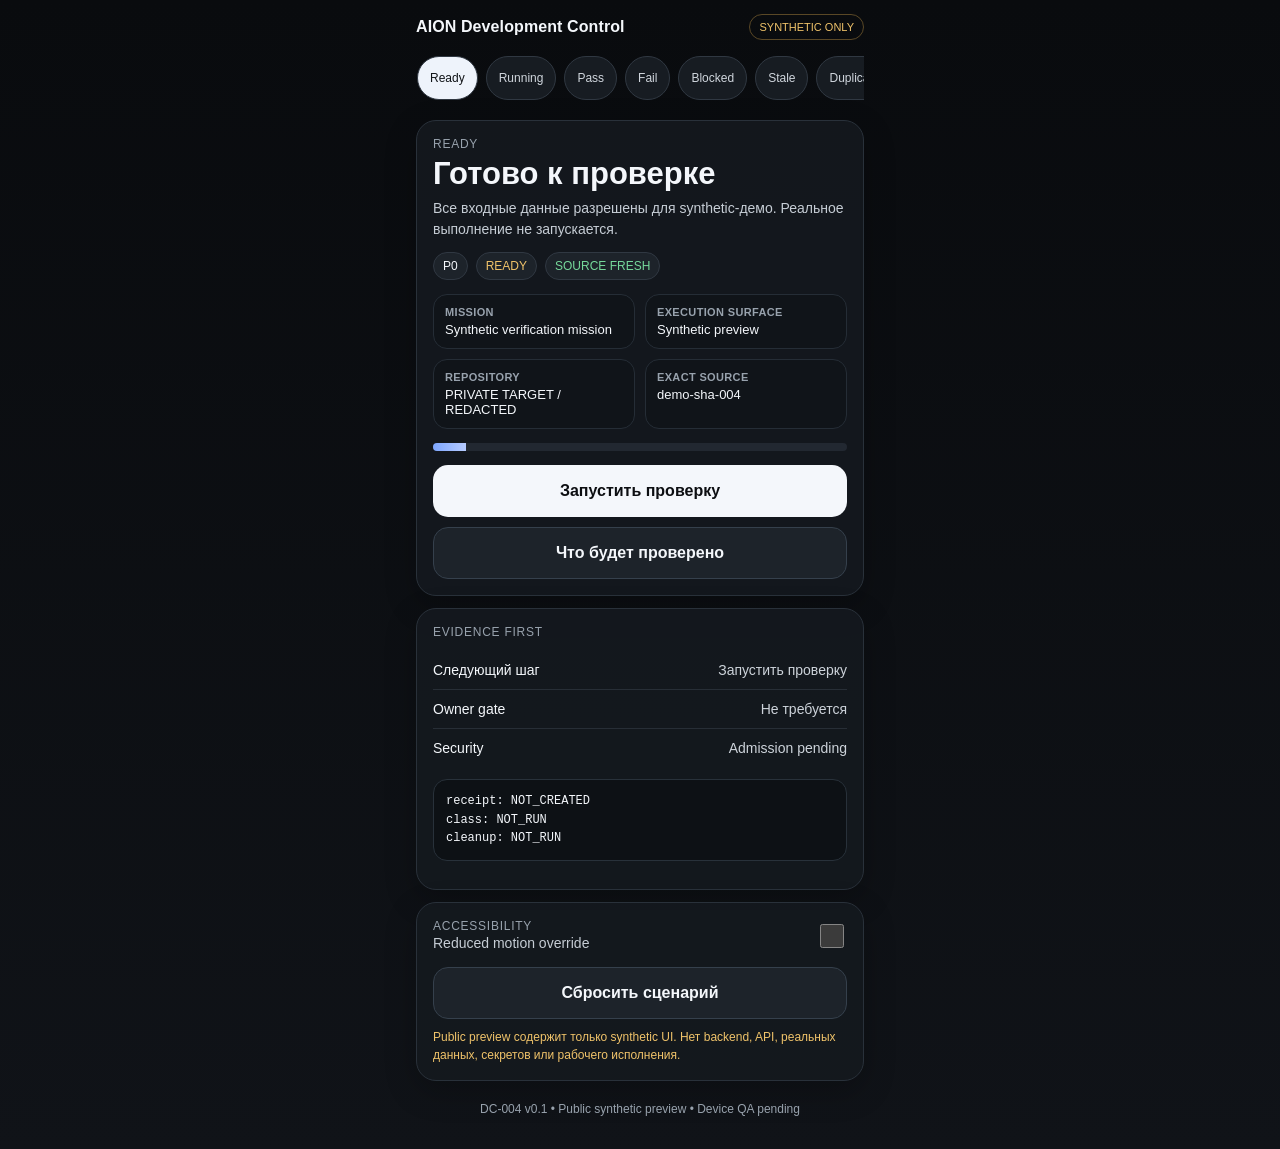
==== dc-004/index.html @ b60725df "feat(dc-004): publish isolated synthetic mobile preview" ====
<!doctype html>
<html lang="ru">
<head>
<meta charset="utf-8" />
<meta name="viewport" content="width=device-width,initial-scale=1,viewport-fit=cover" />
<meta name="robots" content="noindex,nofollow,noarchive" />
<meta name="theme-color" content="#0b0d10" />
<title>AION DC-004 — Synthetic Mobile Owner Control</title>
<style>
:root{color-scheme:dark;--bg:#0b0d10;--panel:#14181d;--panel2:#101419;--muted:#98a2ad;--text:#f4f7fb;--line:#29313a;--ok:#76d99b;--warn:#f0c36a;--bad:#ff9090;--accent:#8fb2ff;--r:20px}
*{box-sizing:border-box}html{background:var(--bg)}body{margin:0;min-height:100svh;background:linear-gradient(180deg,#090b0e,#101318);color:var(--text);font-family:-apple-system,BlinkMacSystemFont,"SF Pro Text","Segoe UI",sans-serif;-webkit-text-size-adjust:100%}.app{max-width:480px;margin:0 auto;padding:calc(env(safe-area-inset-top) + 14px) 16px calc(env(safe-area-inset-bottom) + 30px)}
.top{display:flex;justify-content:space-between;align-items:center;gap:12px;margin-bottom:14px}.brand{font-weight:800;letter-spacing:.1px}.tag{font-size:11px;color:var(--warn);border:1px solid #5a4826;border-radius:999px;padding:6px 9px;white-space:nowrap}.card{background:rgba(20,24,29,.97);border:1px solid var(--line);border-radius:var(--r);padding:16px;margin:12px 0;box-shadow:0 10px 32px rgba(0,0,0,.23)}
.kicker{font-size:12px;color:var(--muted);text-transform:uppercase;letter-spacing:.75px}.title{font-size:clamp(25px,7vw,31px);line-height:1.08;font-weight:850;margin:6px 0 8px}.sub{color:#c6cdd5;line-height:1.48;font-size:14px}.row{display:flex;gap:8px;align-items:center;flex-wrap:wrap}.pill{font-size:12px;border-radius:999px;padding:6px 9px;background:#1d232a;border:1px solid #303842}.pill.ok{color:var(--ok)}.pill.bad{color:var(--bad)}.pill.warn{color:var(--warn)}
.meta{display:grid;grid-template-columns:1fr 1fr;gap:10px;margin-top:14px}.meta div{background:var(--panel2);border:1px solid #252d36;border-radius:14px;padding:11px;min-width:0}.meta b{display:block;font-size:11px;color:var(--muted);margin-bottom:4px;text-transform:uppercase;letter-spacing:.35px}.meta span{display:block;font-size:13px;overflow-wrap:anywhere}.actions{display:grid;gap:10px;margin-top:14px}.btn{width:100%;min-height:52px;border:0;border-radius:15px;font-weight:800;font-size:16px;padding:12px 14px;cursor:pointer;-webkit-tap-highlight-color:transparent}.btn:focus-visible,.switcher button:focus-visible,input:focus-visible{outline:3px solid var(--accent);outline-offset:3px}.primary{background:#f4f7fb;color:#0c0e11}.secondary{background:#1d232a;color:var(--text);border:1px solid #35404c}.danger{background:#2a1719;color:#ffc0c0;border:1px solid #603237}.btn:disabled{opacity:.48;cursor:not-allowed}
.progress{height:8px;background:#222831;border-radius:999px;overflow:hidden;margin-top:14px}.bar{height:100%;background:linear-gradient(90deg,#7ea7ff,#b6cbff);width:8%;transition:width .28s ease}.list{display:grid;gap:0;margin-top:12px}.item{display:flex;justify-content:space-between;gap:12px;padding:11px 0;border-bottom:1px solid #272e36;font-size:14px}.item:last-child{border-bottom:0}.item span:last-child{color:#cdd3da;text-align:right;overflow-wrap:anywhere}.evidence{font-family:ui-monospace,SFMono-Regular,Menlo,monospace;font-size:12px;background:#0d1115;border:1px solid #28313a;border-radius:14px;padding:12px;line-height:1.55;white-space:pre-wrap;overflow-wrap:anywhere}.switcher{display:flex;gap:8px;overflow-x:auto;padding:2px 1px 8px;scrollbar-width:none;-webkit-overflow-scrolling:touch}.switcher::-webkit-scrollbar{display:none}.switcher button{min-height:44px;white-space:nowrap;background:#171c22;color:#d0d6dd;border:1px solid #303842;border-radius:999px;padding:9px 12px;font-size:12px}.switcher button.active{background:#eef3fb;color:#101317}.foot{font-size:12px;color:var(--muted);text-align:center;line-height:1.45;margin-top:20px}.toggle{display:flex;justify-content:space-between;align-items:center;gap:12px}.toggle input{width:24px;height:24px}.note{font-size:12px;color:var(--warn);margin-top:10px;line-height:1.45}
@media (max-width:370px){.meta{grid-template-columns:1fr}.app{padding-left:12px;padding-right:12px}.tag{font-size:10px}}
@media (orientation:landscape) and (max-height:500px){.app{max-width:760px}.meta{grid-template-columns:repeat(4,1fr)}.title{font-size:24px}.card{padding:14px}.actions{grid-template-columns:1fr 1fr}}
@media (prefers-reduced-motion:reduce){*{scroll-behavior:auto!important;transition:none!important;animation:none!important}}
</style>
</head>
<body>
<main class="app">
  <header class="top"><div class="brand">AION Development Control</div><div class="tag">SYNTHETIC ONLY</div></header>
  <nav class="switcher" id="switcher" aria-label="Синтетические сценарии"></nav>

  <section class="card" aria-labelledby="stateTitle">
    <div class="kicker" id="kicker">READY</div>
    <h1 class="title" id="stateTitle">Готово к проверке</h1>
    <div class="sub" id="subtitle">Детерминированный прототип. Реальный runner, CRM и приватные репозитории не вызываются.</div>
    <div class="row" style="margin-top:12px"><span class="pill" id="profile">P0</span><span class="pill" id="statusPill" aria-live="polite">READY</span><span class="pill ok" id="freshPill">SOURCE FRESH</span></div>
    <div class="meta">
      <div><b>Mission</b><span id="mission">Synthetic verification mission</span></div>
      <div><b>Execution surface</b><span id="surface">Synthetic preview</span></div>
      <div><b>Repository</b><span id="repository">PRIVATE TARGET / REDACTED</span></div>
      <div><b>Exact source</b><span id="sha">demo-sha-004</span></div>
    </div>
    <div class="progress" aria-label="Прогресс сценария"><div class="bar" id="bar"></div></div>
    <div class="actions" id="actions"></div>
  </section>

  <section class="card" aria-labelledby="evidenceTitle">
    <div class="kicker" id="evidenceTitle">Evidence first</div>
    <div class="list" id="facts"></div>
    <pre class="evidence" id="receipt" aria-live="polite">receipt: NOT_CREATED
class: NOT_RUN
cleanup: NOT_RUN</pre>
  </section>

  <section class="card">
    <div class="toggle"><div><div class="kicker">Accessibility</div><div class="sub">Reduced motion override</div></div><input id="reduced" type="checkbox" aria-label="Включить режим без анимации" /></div>
    <div class="actions"><button class="btn secondary" id="reset" type="button">Сбросить сценарий</button></div>
    <div class="note">Public preview содержит только synthetic UI. Нет backend, API, реальных данных, секретов или рабочего исполнения.</div>
  </section>
  <footer class="foot">DC-004 v0.1 • Public synthetic preview • Device QA pending</footer>
</main>
<script>
const scenarios={
 READY:{label:'Ready',k:'READY',t:'Готово к проверке',s:'Все входные данные разрешены для synthetic-демо. Реальное выполнение не запускается.',profile:'P0',status:'READY',fresh:'SOURCE FRESH',bar:8,receipt:'receipt: NOT_CREATED\nclass: NOT_RUN\ncleanup: NOT_RUN',facts:[['Следующий шаг','Запустить проверку'],['Owner gate','Не требуется'],['Security','Admission pending']],actions:[['Запустить проверку','primary','RUNNING'],['Что будет проверено','secondary','READY']]},
 RUNNING:{label:'Running',k:'RUNNING',t:'Проверка выполняется',s:'Показываем состояние и Evidence identity, но не поток терминала.',profile:'P0',status:'RUNNING',fresh:'SOURCE FRESH',bar:52,receipt:'execution: DC004-DEMO-001\nclass: SYNTHETIC_EXECUTED\ncurrent_gate: source_manifest\ncleanup: PENDING',facts:[['Текущий gate','Source manifest'],['Execution ID','DC004-DEMO-001'],['Время','00:41']],actions:[['Обновить статус','primary','PASS'],['Остановить','danger','STOPPED']]},
 PASS:{label:'Pass',k:'PASS',t:'Проверка пройдена',s:'Успех показывается только вместе с exact source, Evidence и cleanup.',profile:'P0',status:'PASS',fresh:'SOURCE FRESH',bar:100,receipt:'receipt: DC004-R-001\nclass: SYNTHETIC_EXECUTED\nexact_source: demo-sha-004\ncleanup: PASS\nclaims_allowed: synthetic UX state only',facts:[['Exact source','demo-sha-004'],['Cleanup','PASS'],['Evidence','DC004-R-001']],actions:[['Открыть доказательства','primary','PASS'],['Следующий безопасный шаг','secondary','READY']]},
 FAIL:{label:'Fail',k:'FAIL',t:'Найдена проблема',s:'Первым показывается первый материальный сбой, а не длинный необработанный лог.',profile:'P0',status:'FAIL',fresh:'SOURCE FRESH',bar:68,receipt:'receipt: DC004-R-002\nclass: SYNTHETIC_EXECUTED\nfirst_failure: source_manifest_stale\ncleanup: PASS\nblind_retry: BLOCKED',facts:[['Где','Source manifest'],['Причина','Stale provenance'],['Retry','Нужна root-cause decision']],actions:[['Открыть доказательства','primary','FAIL'],['Retry заблокирован','secondary','FAIL']]},
 BLOCKED:{label:'Blocked',k:'BLOCKED',t:'Проверка заблокирована',s:'Среда недоступна до product execution — это не ошибка исходного кода.',profile:'P0',status:'BLOCKED',fresh:'SOURCE FRESH',bar:18,receipt:'receipt: DC004-R-003\nclass: ENVIRONMENT_BLOCKED\nproduct_execution: NOT_RUN\ncleanup: PASS',facts:[['Причина','Runner unavailable'],['Product code','NOT RUN'],['Next','Восстановить среду']],actions:[['Проверить среду','primary','READY']]},
 STALE:{label:'Stale',k:'STALE',t:'Результат относится к другой версии',s:'Старый PASS не переносится на новый exact source.',profile:'CORE',status:'BLOCKED',fresh:'STALE SOURCE',bar:0,receipt:'receipt: DC004-R-OLD\nreceipt_source: demo-sha-003\ncurrent_source: demo-sha-004\nclaim_current_pass: FORBIDDEN',facts:[['Receipt source','demo-sha-003'],['Current source','demo-sha-004'],['Действие','Freshness required']],actions:[['Обновить источник','primary','READY']]},
 DUPLICATE:{label:'Duplicate tap',k:'IDEMPOTENT',t:'Проверка уже запущена',s:'Повторный тап привязан к существующему execution ID.',profile:'P0',status:'RUNNING',fresh:'SOURCE FRESH',bar:44,receipt:'execution: DC004-DEMO-001\nduplicate_request: ATTACHED\nnew_expensive_run: NO',facts:[['Первый запрос','Принят'],['Повторный запрос','Attached'],['Execution ID','DC004-DEMO-001']],actions:[['Статус','primary','RUNNING']]},
 CLEANUP:{label:'Cleanup fail',k:'PARTIAL',t:'Проверено не всё',s:'Проверки прошли, но cleanup не доказан — PASS запрещён.',profile:'P0',status:'PARTIAL',fresh:'SOURCE FRESH',bar:94,receipt:'receipt: DC004-R-004\ngates: PASS\ncleanup: FAIL\nfinal_pass: FORBIDDEN',facts:[['Gates','PASS'],['Cleanup','FAIL'],['Verdict','PARTIAL']],actions:[['Выполнить cleanup','primary','PASS']]},
 OWNER:{label:'Owner gate',k:'OWNER GATE',t:'Нужно решение владельца',s:'Чувствительное действие не исполняется без явного подтверждения.',profile:'P0',status:'BLOCKED',fresh:'SOURCE FRESH',bar:28,receipt:'proposal: bounded sensitive action\nowner_gate: REQUIRED\nauto_execute: NO',facts:[['Действие','Bounded gate'],['Обратимость','Ограниченная'],['Статус','WAITING_OWNER']],actions:[['Подтвердить','primary','RUNNING'],['Отклонить','secondary','BLOCKED']]},
 PHYSICAL:{label:'Physical',k:'PHYSICAL_REQUIRED',t:'Нужна проверка на реальном устройстве',s:'Симуляция не может доказать iPhone / Safari / PWA claim.',profile:'PHYSICAL_REQUIRED',status:'BLOCKED',fresh:'SOURCE FRESH',bar:72,receipt:'class: BROWSER_SIMULATED\nphysical_device: NOT_RUN\nclaim_physical_pass: FORBIDDEN',facts:[['Уже проверено','Browser simulated'],['Не проверено','Physical iPhone'],['Next','Physical QA']],actions:[['Открыть план QA','primary','PHYSICAL']]},
 REDACTION:{label:'Redaction',k:'SECURITY BLOCK',t:'Экспорт Evidence заблокирован',s:'Безопасность выше удобства: потенциально чувствительный артефакт не показывается.',profile:'CORE',status:'BLOCKED',fresh:'SOURCE FRESH',bar:83,receipt:'redaction: FAIL\nartifact_export: BLOCKED\nraw_payload: HIDDEN',facts:[['Redaction','FAIL'],['Export','BLOCKED'],['Raw data','HIDDEN']],actions:[['Повторить redaction','primary','REDACTION']]},
 STOPPED:{label:'Stop',k:'CANCELLED',t:'Проверка остановлена',s:'STOP сохраняет частичное Evidence и запускает cleanup. Это не успех.',profile:'P0',status:'CANCELLED',fresh:'SOURCE FRESH',bar:41,receipt:'execution: DC004-DEMO-005\nstatus: CANCELLED\npartial_evidence: PRESERVED\ncleanup: PASS',facts:[['Partial Evidence','Preserved'],['Cleanup','PASS'],['PASS claim','FORBIDDEN']],actions:[['Вернуться к готовности','primary','READY']]}
};
let current='READY';
const $=id=>document.getElementById(id);
function setCurrent(next){current=next;render();window.scrollTo({top:0,behavior:document.documentElement.dataset.reduced==='1'?'auto':'smooth'});}
function render(){const x=scenarios[current];$('kicker').textContent=x.k;$('stateTitle').textContent=x.t;$('subtitle').textContent=x.s;$('profile').textContent=x.profile;$('statusPill').textContent=x.status;$('freshPill').textContent=x.fresh;$('bar').style.width=x.bar+'%';$('receipt').textContent=x.receipt;$('facts').innerHTML=x.facts.map(v=>`<div class="item"><span>${v[0]}</span><span>${v[1]}</span></div>`).join('');$('actions').innerHTML='';x.actions.forEach(a=>{const b=document.createElement('button');b.type='button';b.className='btn '+a[1];b.textContent=a[0];b.setAttribute('aria-label',a[0]);b.onclick=()=>setCurrent(a[2]);$('actions').appendChild(b)});document.querySelectorAll('#switcher button').forEach(b=>{const active=b.dataset.key===current;b.classList.toggle('active',active);b.setAttribute('aria-current',active?'true':'false')});const bad=['FAIL','BLOCKED','PARTIAL','CANCELLED'].includes(x.status);$('statusPill').className='pill '+(x.status==='PASS'?'ok':bad?'bad':'warn');$('freshPill').className='pill '+(x.fresh.includes('STALE')?'bad':'ok')}
Object.entries(scenarios).forEach(([k,v])=>{const b=document.createElement('button');b.type='button';b.textContent=v.label;b.dataset.key=k;b.onclick=()=>setCurrent(k);$('switcher').appendChild(b)});
$('reset').onclick=()=>setCurrent('READY');$('reduced').onchange=e=>{document.documentElement.dataset.reduced=e.target.checked?'1':'0';document.documentElement.style.scrollBehavior=e.target.checked?'auto':'smooth'};render();
</script>
</body>
</html>
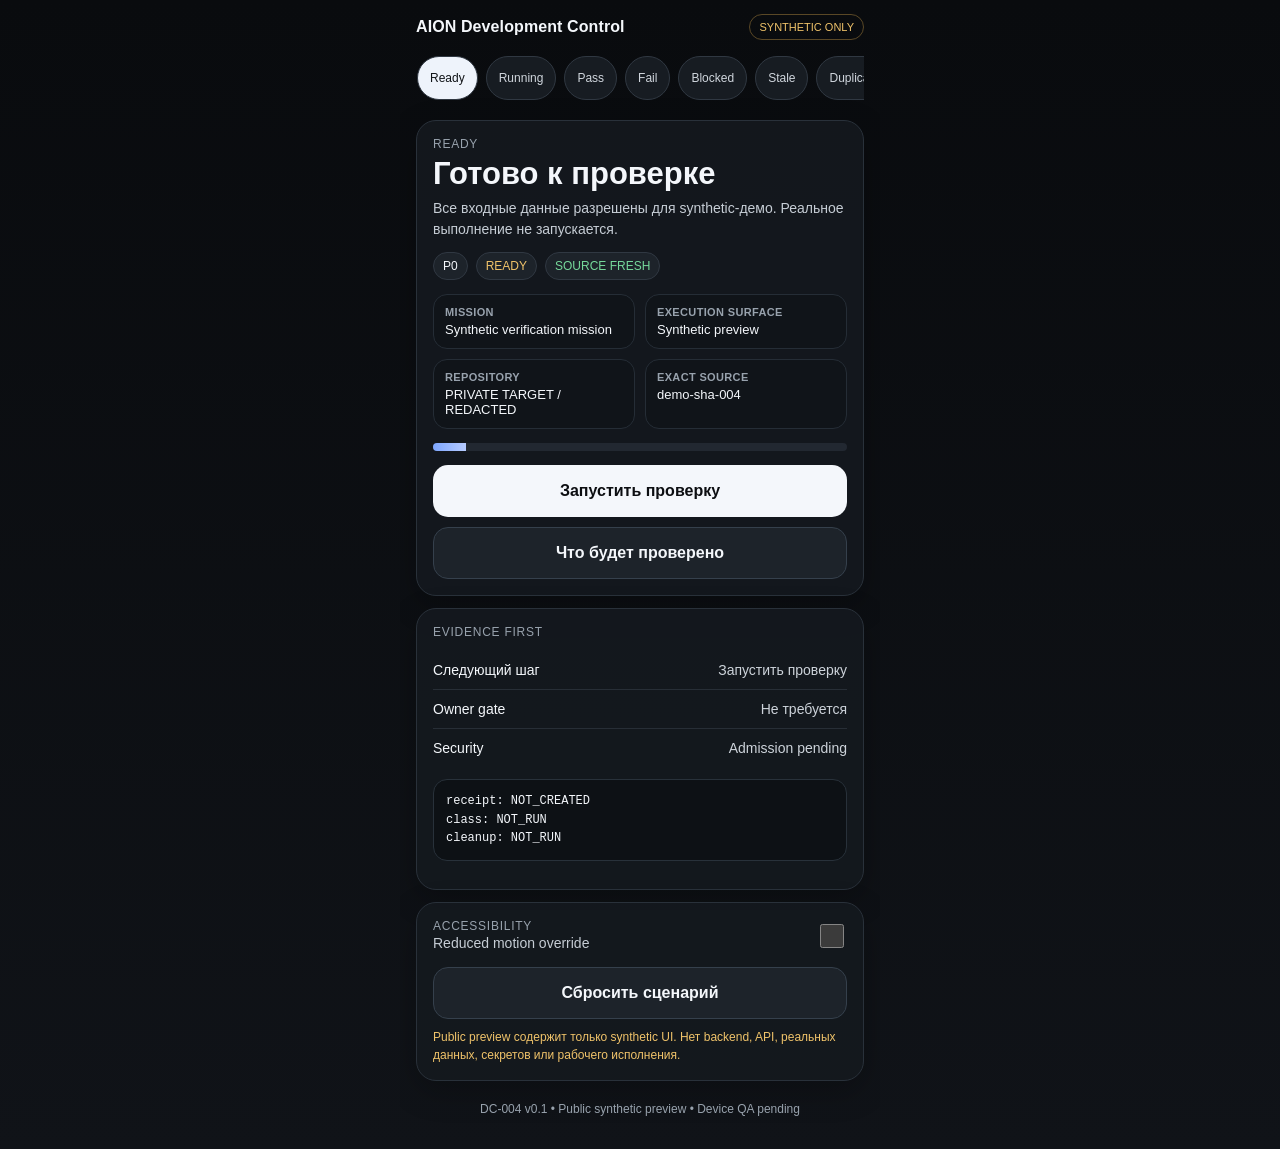
==== commit 6d6eb4a4: "fix(dc-004): contain Safari text scaling without horizontal overflow" ====
--- a/dc-004/index.html
+++ b/dc-004/index.html
@@ -8,13 +8,13 @@
 <title>AION DC-004 — Synthetic Mobile Owner Control</title>
 <style>
 :root{color-scheme:dark;--bg:#0b0d10;--panel:#14181d;--panel2:#101419;--muted:#98a2ad;--text:#f4f7fb;--line:#29313a;--ok:#76d99b;--warn:#f0c36a;--bad:#ff9090;--accent:#8fb2ff;--r:20px}
-*{box-sizing:border-box}html{background:var(--bg)}body{margin:0;min-height:100svh;background:linear-gradient(180deg,#090b0e,#101318);color:var(--text);font-family:-apple-system,BlinkMacSystemFont,"SF Pro Text","Segoe UI",sans-serif;-webkit-text-size-adjust:100%}.app{max-width:480px;margin:0 auto;padding:calc(env(safe-area-inset-top) + 14px) 16px calc(env(safe-area-inset-bottom) + 30px)}
-.top{display:flex;justify-content:space-between;align-items:center;gap:12px;margin-bottom:14px}.brand{font-weight:800;letter-spacing:.1px}.tag{font-size:11px;color:var(--warn);border:1px solid #5a4826;border-radius:999px;padding:6px 9px;white-space:nowrap}.card{background:rgba(20,24,29,.97);border:1px solid var(--line);border-radius:var(--r);padding:16px;margin:12px 0;box-shadow:0 10px 32px rgba(0,0,0,.23)}
-.kicker{font-size:12px;color:var(--muted);text-transform:uppercase;letter-spacing:.75px}.title{font-size:clamp(25px,7vw,31px);line-height:1.08;font-weight:850;margin:6px 0 8px}.sub{color:#c6cdd5;line-height:1.48;font-size:14px}.row{display:flex;gap:8px;align-items:center;flex-wrap:wrap}.pill{font-size:12px;border-radius:999px;padding:6px 9px;background:#1d232a;border:1px solid #303842}.pill.ok{color:var(--ok)}.pill.bad{color:var(--bad)}.pill.warn{color:var(--warn)}
-.meta{display:grid;grid-template-columns:1fr 1fr;gap:10px;margin-top:14px}.meta div{background:var(--panel2);border:1px solid #252d36;border-radius:14px;padding:11px;min-width:0}.meta b{display:block;font-size:11px;color:var(--muted);margin-bottom:4px;text-transform:uppercase;letter-spacing:.35px}.meta span{display:block;font-size:13px;overflow-wrap:anywhere}.actions{display:grid;gap:10px;margin-top:14px}.btn{width:100%;min-height:52px;border:0;border-radius:15px;font-weight:800;font-size:16px;padding:12px 14px;cursor:pointer;-webkit-tap-highlight-color:transparent}.btn:focus-visible,.switcher button:focus-visible,input:focus-visible{outline:3px solid var(--accent);outline-offset:3px}.primary{background:#f4f7fb;color:#0c0e11}.secondary{background:#1d232a;color:var(--text);border:1px solid #35404c}.danger{background:#2a1719;color:#ffc0c0;border:1px solid #603237}.btn:disabled{opacity:.48;cursor:not-allowed}
-.progress{height:8px;background:#222831;border-radius:999px;overflow:hidden;margin-top:14px}.bar{height:100%;background:linear-gradient(90deg,#7ea7ff,#b6cbff);width:8%;transition:width .28s ease}.list{display:grid;gap:0;margin-top:12px}.item{display:flex;justify-content:space-between;gap:12px;padding:11px 0;border-bottom:1px solid #272e36;font-size:14px}.item:last-child{border-bottom:0}.item span:last-child{color:#cdd3da;text-align:right;overflow-wrap:anywhere}.evidence{font-family:ui-monospace,SFMono-Regular,Menlo,monospace;font-size:12px;background:#0d1115;border:1px solid #28313a;border-radius:14px;padding:12px;line-height:1.55;white-space:pre-wrap;overflow-wrap:anywhere}.switcher{display:flex;gap:8px;overflow-x:auto;padding:2px 1px 8px;scrollbar-width:none;-webkit-overflow-scrolling:touch}.switcher::-webkit-scrollbar{display:none}.switcher button{min-height:44px;white-space:nowrap;background:#171c22;color:#d0d6dd;border:1px solid #303842;border-radius:999px;padding:9px 12px;font-size:12px}.switcher button.active{background:#eef3fb;color:#101317}.foot{font-size:12px;color:var(--muted);text-align:center;line-height:1.45;margin-top:20px}.toggle{display:flex;justify-content:space-between;align-items:center;gap:12px}.toggle input{width:24px;height:24px}.note{font-size:12px;color:var(--warn);margin-top:10px;line-height:1.45}
-@media (max-width:370px){.meta{grid-template-columns:1fr}.app{padding-left:12px;padding-right:12px}.tag{font-size:10px}}
-@media (orientation:landscape) and (max-height:500px){.app{max-width:760px}.meta{grid-template-columns:repeat(4,1fr)}.title{font-size:24px}.card{padding:14px}.actions{grid-template-columns:1fr 1fr}}
+*{box-sizing:border-box;min-width:0}html{background:var(--bg);overflow-x:hidden}body{margin:0;min-height:100svh;overflow-x:hidden;background:linear-gradient(180deg,#090b0e,#101318);color:var(--text);font-family:-apple-system,BlinkMacSystemFont,"SF Pro Text","Segoe UI",sans-serif;-webkit-text-size-adjust:100%}.app{width:100%;max-width:480px;min-width:0;margin:0 auto;overflow-x:clip;padding:calc(env(safe-area-inset-top) + 14px) 16px calc(env(safe-area-inset-bottom) + 30px)}
+.top{display:flex;justify-content:space-between;align-items:center;gap:12px;margin-bottom:14px}.brand{font-weight:800;letter-spacing:.1px;overflow-wrap:anywhere}.tag{font-size:11px;color:var(--warn);border:1px solid #5a4826;border-radius:999px;padding:6px 9px;white-space:nowrap;max-width:100%}.card{min-width:0;max-width:100%;background:rgba(20,24,29,.97);border:1px solid var(--line);border-radius:var(--r);padding:16px;margin:12px 0;box-shadow:0 10px 32px rgba(0,0,0,.23)}
+.kicker{font-size:12px;color:var(--muted);text-transform:uppercase;letter-spacing:.75px;overflow-wrap:anywhere}.title{font-size:clamp(25px,7vw,31px);line-height:1.08;font-weight:850;margin:6px 0 8px;overflow-wrap:anywhere}.sub{color:#c6cdd5;line-height:1.48;font-size:14px;overflow-wrap:anywhere}.row{display:flex;gap:8px;align-items:center;flex-wrap:wrap}.pill{max-width:100%;font-size:12px;border-radius:999px;padding:6px 9px;background:#1d232a;border:1px solid #303842;white-space:normal;overflow-wrap:anywhere}.pill.ok{color:var(--ok)}.pill.bad{color:var(--bad)}.pill.warn{color:var(--warn)}
+.meta{display:grid;grid-template-columns:1fr 1fr;gap:10px;margin-top:14px}.meta div{background:var(--panel2);border:1px solid #252d36;border-radius:14px;padding:11px;min-width:0}.meta b{display:block;font-size:11px;color:var(--muted);margin-bottom:4px;text-transform:uppercase;letter-spacing:.35px;overflow-wrap:anywhere}.meta span{display:block;font-size:13px;overflow-wrap:anywhere}.actions{display:grid;gap:10px;margin-top:14px}.btn{width:100%;min-width:0;min-height:52px;border:0;border-radius:15px;font-weight:800;font-size:16px;padding:12px 14px;cursor:pointer;white-space:normal;overflow-wrap:anywhere;-webkit-tap-highlight-color:transparent}.btn:focus-visible,.switcher button:focus-visible,input:focus-visible{outline:3px solid var(--accent);outline-offset:3px}.primary{background:#f4f7fb;color:#0c0e11}.secondary{background:#1d232a;color:var(--text);border:1px solid #35404c}.danger{background:#2a1719;color:#ffc0c0;border:1px solid #603237}.btn:disabled{opacity:.48;cursor:not-allowed}
+.progress{height:8px;background:#222831;border-radius:999px;overflow:hidden;margin-top:14px}.bar{height:100%;background:linear-gradient(90deg,#7ea7ff,#b6cbff);width:8%;transition:width .28s ease}.list{display:grid;gap:0;margin-top:12px}.item{display:flex;justify-content:space-between;gap:12px;padding:11px 0;border-bottom:1px solid #272e36;font-size:14px}.item:last-child{border-bottom:0}.item span{overflow-wrap:anywhere}.item span:last-child{color:#cdd3da;text-align:right;overflow-wrap:anywhere}.evidence{max-width:100%;font-family:ui-monospace,SFMono-Regular,Menlo,monospace;font-size:12px;background:#0d1115;border:1px solid #28313a;border-radius:14px;padding:12px;line-height:1.55;white-space:pre-wrap;overflow-wrap:anywhere;word-break:break-word}.switcher{display:flex;max-width:100%;gap:8px;overflow-x:auto;overscroll-behavior-inline:contain;padding:2px 1px 8px;scrollbar-width:none;-webkit-overflow-scrolling:touch}.switcher::-webkit-scrollbar{display:none}.switcher button{flex:0 0 auto;min-height:44px;white-space:nowrap;background:#171c22;color:#d0d6dd;border:1px solid #303842;border-radius:999px;padding:9px 12px;font-size:12px}.switcher button.active{background:#eef3fb;color:#101317}.foot{font-size:12px;color:var(--muted);text-align:center;line-height:1.45;margin-top:20px;overflow-wrap:anywhere}.toggle{display:flex;justify-content:space-between;align-items:center;gap:12px}.toggle input{flex:0 0 auto;width:24px;height:24px}.note{font-size:12px;color:var(--warn);margin-top:10px;line-height:1.45;overflow-wrap:anywhere}
+@media (max-width:370px){.app{padding-left:12px;padding-right:12px}.top{flex-wrap:wrap;align-items:flex-start}.brand{flex:1 1 100%;font-size:18px;line-height:1.2}.tag{white-space:normal;font-size:10px}.title{font-size:clamp(22px,9vw,28px)}.meta{grid-template-columns:1fr}.item{flex-direction:column;align-items:flex-start;gap:4px}.item span:last-child{text-align:left}.toggle{flex-wrap:wrap;align-items:flex-start}}
+@media (orientation:landscape) and (max-height:500px) and (min-width:371px){.app{max-width:760px}.meta{grid-template-columns:repeat(4,minmax(0,1fr))}.title{font-size:24px}.card{padding:14px}.actions{grid-template-columns:repeat(2,minmax(0,1fr))}}
 @media (prefers-reduced-motion:reduce){*{scroll-behavior:auto!important;transition:none!important;animation:none!important}}
 </style>
 </head>
@@ -70,7 +70,7 @@
 };
 let current='READY';
 const $=id=>document.getElementById(id);
-function setCurrent(next){current=next;render();window.scrollTo({top:0,behavior:document.documentElement.dataset.reduced==='1'?'auto':'smooth'});}
+function setCurrent(next){current=next;render();window.scrollTo({top:0,left:0,behavior:document.documentElement.dataset.reduced==='1'?'auto':'smooth'});}
 function render(){const x=scenarios[current];$('kicker').textContent=x.k;$('stateTitle').textContent=x.t;$('subtitle').textContent=x.s;$('profile').textContent=x.profile;$('statusPill').textContent=x.status;$('freshPill').textContent=x.fresh;$('bar').style.width=x.bar+'%';$('receipt').textContent=x.receipt;$('facts').innerHTML=x.facts.map(v=>`<div class="item"><span>${v[0]}</span><span>${v[1]}</span></div>`).join('');$('actions').innerHTML='';x.actions.forEach(a=>{const b=document.createElement('button');b.type='button';b.className='btn '+a[1];b.textContent=a[0];b.setAttribute('aria-label',a[0]);b.onclick=()=>setCurrent(a[2]);$('actions').appendChild(b)});document.querySelectorAll('#switcher button').forEach(b=>{const active=b.dataset.key===current;b.classList.toggle('active',active);b.setAttribute('aria-current',active?'true':'false')});const bad=['FAIL','BLOCKED','PARTIAL','CANCELLED'].includes(x.status);$('statusPill').className='pill '+(x.status==='PASS'?'ok':bad?'bad':'warn');$('freshPill').className='pill '+(x.fresh.includes('STALE')?'bad':'ok')}
 Object.entries(scenarios).forEach(([k,v])=>{const b=document.createElement('button');b.type='button';b.textContent=v.label;b.dataset.key=k;b.onclick=()=>setCurrent(k);$('switcher').appendChild(b)});
 $('reset').onclick=()=>setCurrent('READY');$('reduced').onchange=e=>{document.documentElement.dataset.reduced=e.target.checked?'1':'0';document.documentElement.style.scrollBehavior=e.target.checked?'auto':'smooth'};render();
